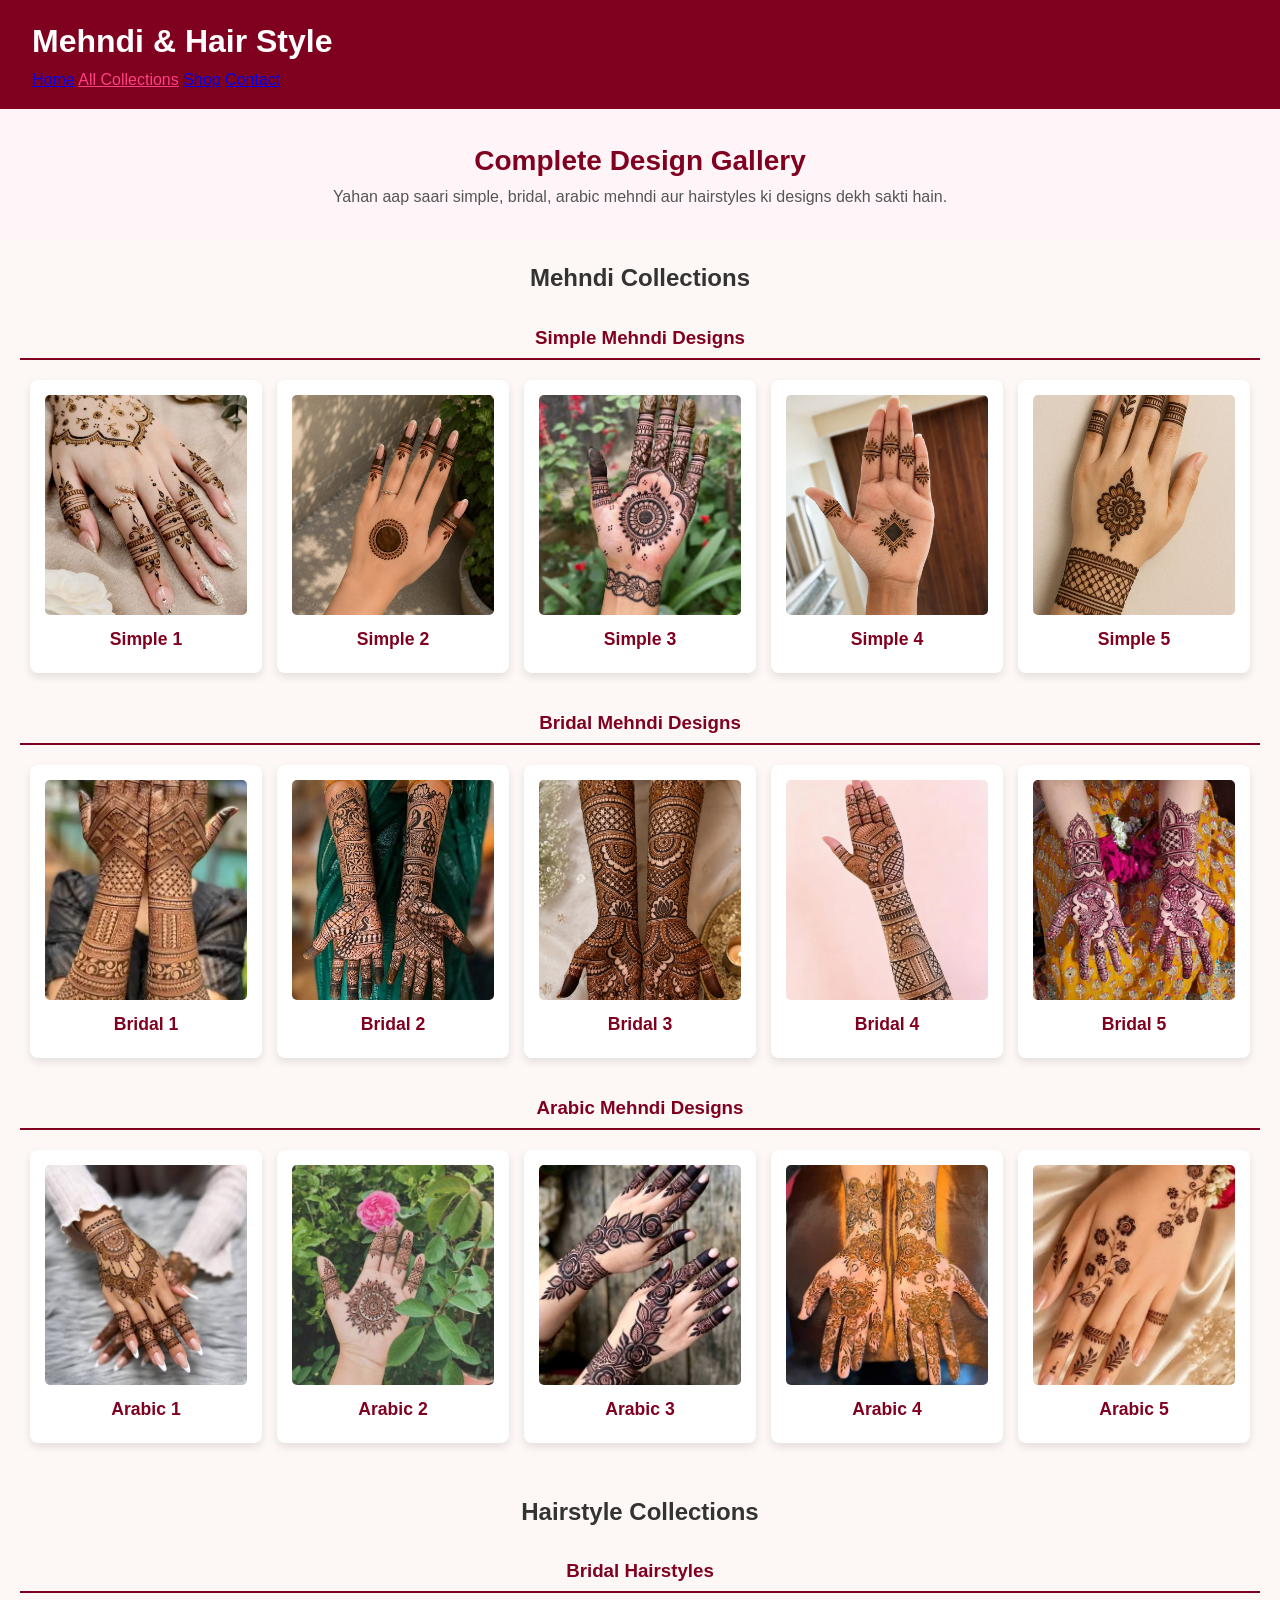
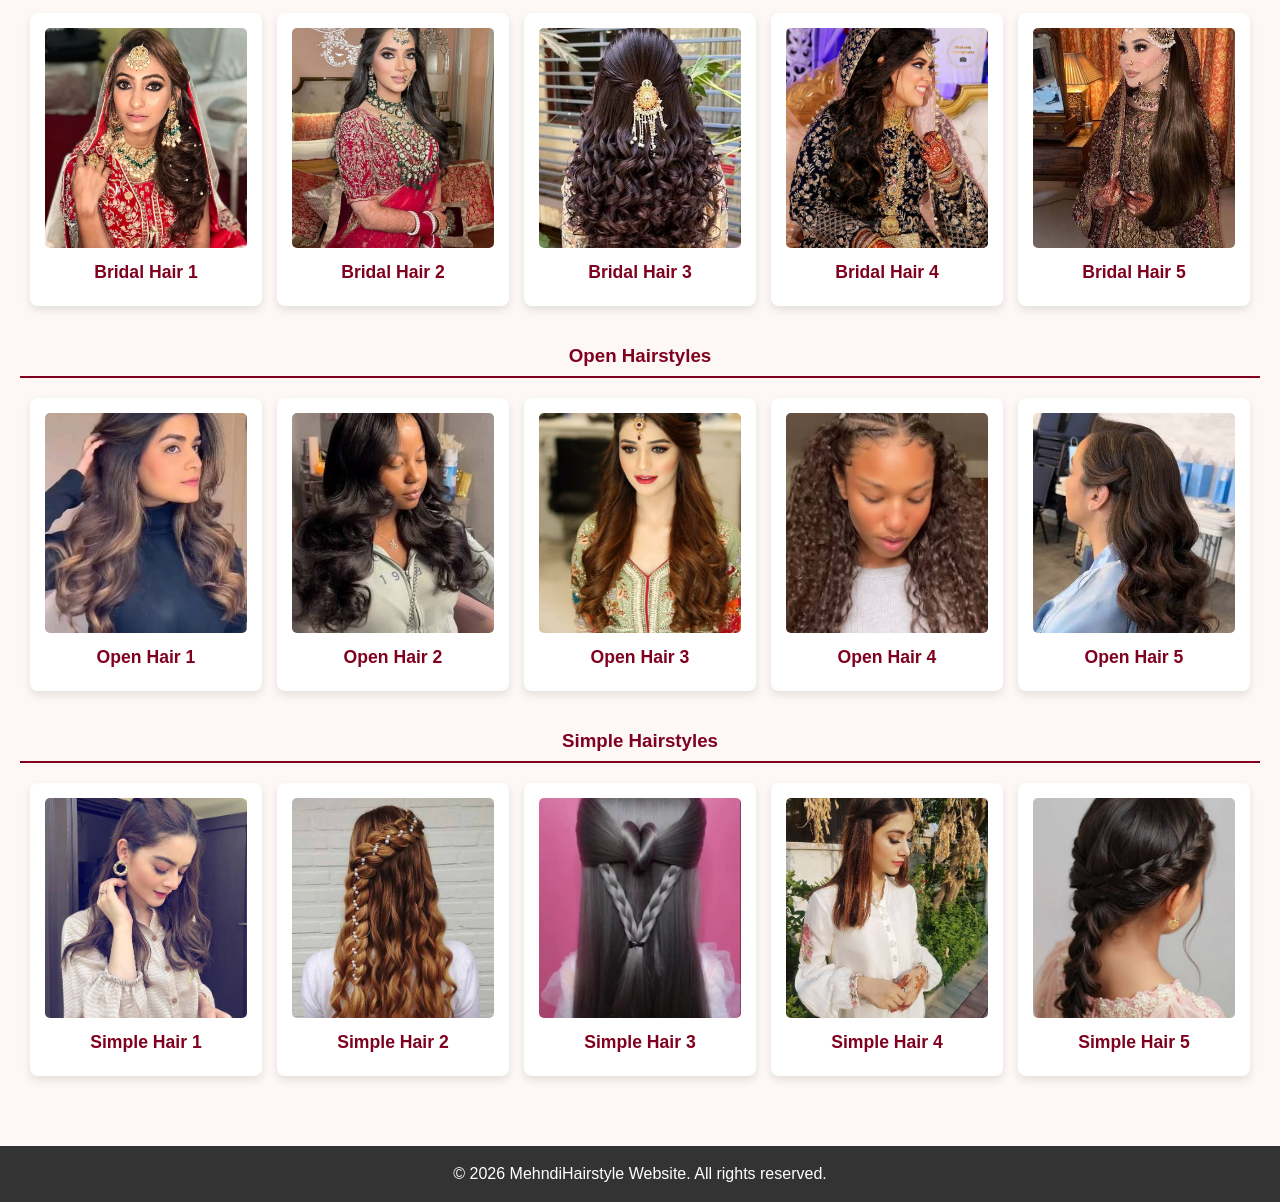
==== gallery.html @ d2bf7973 "Add files via upload" ====
<!DOCTYPE html>
<html lang="ur">
<head>
    <meta charset="UTF-8">
    <meta name="viewport" content="width=device-width, initial-scale=1.0, viewport-fit=cover">
    <title>All Collections - Mehndi & Hairstyle</title>
    <link rel="stylesheet" href="style.css">
</head>
<body>

    <!-- Header / Navigation -->
    <header>
        <div class="nav-container">
            <h1>Mehndi & Hair Style</h1>
            <nav>
                <a href="index.html">Home</a>
                <a href="gallery.html" style="color: #ff4081;">All Collections</a>
                <a href="index.html#shop">Shop</a>
                <a href="index.html#contact">Contact</a>
            </nav>
        </div>
    </header>

    <div style="text-align: center; padding: 30px 20px; background: #fff5f8;">
        <h2 style="color: #800020; font-size: 28px;">Complete Design Gallery</h2>
        <p style="color: #555;">Yahan aap saari simple, bridal, arabic mehndi aur hairstyles ki designs dekh sakti hain.</p>
    </div>

    <!-- ================= MEHNDI SECTION ================= -->
    <section class="gallery-section" style="padding: 20px;">
        <h2 style="text-align: center; color: #333; margin-bottom: 20px;">Mehndi Collections</h2>

        <!-- Simple Mehndi -->
        <h3 style="color: #800020; margin: 25px 0 10px; border-bottom: 2px solid #800020; padding-bottom: 5px;">Simple Mehndi Designs</h3>
        <div class="gallery">
            <div class="card"><img src="mehndiapp/simple/1.jpg" alt="Simple 1"><h3>Simple 1</h3></div>
            <div class="card"><img src="mehndiapp/simple/2.jpg" alt="Simple 2"><h3>Simple 2</h3></div>
            <div class="card"><img src="mehndiapp/simple/3.jpg" alt="Simple 3"><h3>Simple 3</h3></div>
            <div class="card"><img src="mehndiapp/simple/4.jpg" alt="Simple 4"><h3>Simple 4</h3></div>
            <div class="card"><img src="mehndiapp/simple/5.jpg" alt="Simple 5"><h3>Simple 5</h3></div>
        </div>

        <!-- Bridal Mehndi -->
        <h3 style="color: #800020; margin: 25px 0 10px; border-bottom: 2px solid #800020; padding-bottom: 5px;">Bridal Mehndi Designs</h3>
        <div class="gallery">
            <div class="card"><img src="mehndiapp/bridal/bridal 1.jpg" alt="Bridal 1"><h3>Bridal 1</h3></div>
            <div class="card"><img src="mehndiapp/bridal/bridal 2.jpg" alt="Bridal 2"><h3>Bridal 2</h3></div>
            <div class="card"><img src="mehndiapp/bridal/bridal 3.jpg" alt="Bridal 3"><h3>Bridal 3</h3></div>
            <div class="card"><img src="mehndiapp/bridal/bridal 4.jpg" alt="Bridal 4"><h3>Bridal 4</h3></div>
            <div class="card"><img src="mehndiapp/bridal/bridal 5.jpg" alt="Bridal 5"><h3>Bridal 5</h3></div>
        </div>

        <!-- Arabic Mehndi -->
        <h3 style="color: #800020; margin: 25px 0 10px; border-bottom: 2px solid #800020; padding-bottom: 5px;">Arabic Mehndi Designs</h3>
        <div class="gallery">
            <div class="card"><img src="mehndiapp/arabic/1.jpg" alt="Arabic 1"><h3>Arabic 1</h3></div>
            <div class="card"><img src="mehndiapp/arabic/2.jpg" alt="Arabic 2"><h3>Arabic 2</h3></div>
            <div class="card"><img src="mehndiapp/arabic/3.jpg" alt="Arabic 3"><h3>Arabic 3</h3></div>
            <div class="card"><img src="mehndiapp/arabic/4.jpg" alt="Arabic 4"><h3>Arabic 4</h3></div>
            <div class="card"><img src="mehndiapp/arabic/5.jpg" alt="Arabic 5"><h3>Arabic 5</h3></div>
        </div>
    </section>

    <!-- ================= HAIRSTYLE SECTION ================= -->
    <section class="gallery-section" style="padding: 20px;">
        <h2 style="text-align: center; color: #333; margin-bottom: 20px;">Hairstyle Collections</h2>

        <!-- Bridal Hairstyle -->
        <h3 style="color: #800020; margin: 25px 0 10px; border-bottom: 2px solid #800020; padding-bottom: 5px;">Bridal Hairstyles</h3>
        <div class="gallery">
            <div class="card"><img src="hairstyle/bridal/1.jpg" alt="Bridal Hair 1"><h3>Bridal Hair 1</h3></div>
            <div class="card"><img src="hairstyle/bridal/2.jpg" alt="Bridal Hair 2"><h3>Bridal Hair 2</h3></div>
            <div class="card"><img src="hairstyle/bridal/3.jpg" alt="Bridal Hair 3"><h3>Bridal Hair 3</h3></div>
            <div class="card"><img src="hairstyle/bridal/4.jpg" alt="Bridal Hair 4"><h3>Bridal Hair 4</h3></div>
            <div class="card"><img src="hairstyle/bridal/5.jpg" alt="Bridal Hair 5"><h3>Bridal Hair 5</h3></div>
        </div>

        <!-- Open Hairstyle -->
        <h3 style="color: #800020; margin: 25px 0 10px; border-bottom: 2px solid #800020; padding-bottom: 5px;">Open Hairstyles</h3>
        <div class="gallery">
            <div class="card"><img src="hairstyle/open/1.jpg" alt="Open Hair 1"><h3>Open Hair 1</h3></div>
            <div class="card"><img src="hairstyle/open/2.jpg" alt="Open Hair 2"><h3>Open Hair 2</h3></div>
            <div class="card"><img src="hairstyle/open/3.jpg" alt="Open Hair 3"><h3>Open Hair 3</h3></div>
            <div class="card"><img src="hairstyle/open/4.jpg" alt="Open Hair 4"><h3>Open Hair 4</h3></div>
            <div class="card"><img src="hairstyle/open/5.jpg" alt="Open Hair 5"><h3>Open Hair 5</h3></div>
        </div>

        <!-- Simple Hairstyle -->
        <h3 style="color: #800020; margin: 25px 0 10px; border-bottom: 2px solid #800020; padding-bottom: 5px;">Simple Hairstyles</h3>
        <div class="gallery">
            <div class="card"><img src="hairstyle/simple/1.jpg" alt="Simple Hair 1"><h3>Simple Hair 1</h3></div>
            <div class="card"><img src="hairstyle/simple/2.jpg" alt="Simple Hair 2"><h3>Simple Hair 2</h3></div>
            <div class="card"><img src="hairstyle/simple/3.jpg" alt="Simple Hair 3"><h3>Simple Hair 3</h3></div>
            <div class="card"><img src="hairstyle/simple/4.jpg" alt="Simple Hair 4"><h3>Simple Hair 4</h3></div>
            <div class="card"><img src="hairstyle/simple/5.jpg" alt="Simple Hair 5"><h3>Simple Hair 5</h3></div>
        </div>
    </section>

    <!-- Footer -->
    <footer style="margin-top: 40px;">
        <p>&copy; 2026 MehndiHairstyle Website. All rights reserved.</p>
    </footer>

</body>
</html>
---- style.css ----
* {
    margin: 0;
    padding: 0;
    box-sizing: border-box;
    font-family: 'Segoe UI', Tahoma, Geneva, Verdana, sans-serif;
}

body {
    background-color: #fdf8f5;
    color: #333;
    line-height: 1.6;
}

/* Header & Nav */
header {
    background: #800020;
    color: white;
    padding: 1rem 2rem;
    display: flex;
    justify-content: space-between;
    align-items: center;
    position: sticky;
    top: 0;
    z-index: 1000;
}

header .logo {
    font-size: 1.8rem;
    font-weight: bold;
}

header .logo span {
    color: #f3a847;
}

nav ul {
    display: flex;
    list-style: none;
}

nav ul li {
    margin-left: 20px;
}

nav ul li a {
    color: white;
    text-decoration: none;
    font-weight: 500;
}

nav ul li a:hover {
    color: #f3a847;
}

/* Hero Section */
.hero {
    text-align: center;
    padding: 60px 20px;
    background: linear-gradient(rgba(128, 0, 32, 0.8), rgba(0, 0, 0, 0.7)), url('https://via.placeholder.com/1200x400');
    background-size: cover;
    color: white;
}

.hero h1 {
    font-size: 2.5rem;
    margin-bottom: 15px;
}

.btn {
    display: inline-block;
    background: #f3a847;
    color: #333;
    padding: 10px 25px;
    text-decoration: none;
    border-radius: 5px;
    font-weight: bold;
    margin-top: 15px;
    border: none;
    cursor: pointer;
}

.btn:hover {
    background: #e09332;
}

/* Ad Spaces */
.ad-space {
    background: #eee;
    border: 2px dashed #ccc;
    text-align: center;
    padding: 20px;
    margin: 20px auto;
    max-width: 800px;
    color: #666;
}

/* Gallery & Cards */
.gallery-section, .shop-section, .contact-section {
    padding: 40px 20px;
    max-width: 1100px;
    margin: auto;
    text-align: center;
}

.gallery-section h2, .shop-section h2, .contact-section h2 {
    color: #800020;
    margin-bottom: 15px;
}

.gallery {
    display: grid;
    grid-template-columns: repeat(auto-fit, minmax(220px, 1fr));
    gap: 20px;
    margin-bottom: 30px;
}

.card {
    background: white;
    border-radius: 8px;
    overflow: hidden;
    box-shadow: 0 4px 8px rgba(0, 0, 0, 0.1);
    padding: 15px;
}

.card img {
    width: 100%;
    height: 220px;
    object-fit: cover;
    border-radius: 5px;
}

.card h3 {
    margin: 10px 0 5px;
    color: #800020;
    font-size: 1.1rem;
}

.btn-buy {
    display: inline-block;
    background: #27ae60;
    color: white;
    padding: 8px 15px;
    text-decoration: none;
    border-radius: 4px;
    margin-top: 10px;
}

/* Contact Form */
#contactForm {
    display: flex;
    flex-direction: column;
    max-width: 500px;
    margin: auto;
    gap: 15px;
}

#contactForm input, #contactForm select, #contactForm textarea {
    padding: 12px;
    border: 1px solid #ccc;
    border-radius: 5px;
}

/* Footer */
footer {
    background: #333;
    color: white;
    text-align: center;
    padding: 15px;
    margin-top: 30px;
}/* Responsive Image & Card Styling */
img {
    max-width: 100%;
    height: auto;
    display: block;
}

.gallery {
    display: grid;
    grid-template-columns: repeat(auto-fit, minmax(250px, 1fr));
    gap: 15px;
    padding: 10px;
    width: 100%;
    box-sizing: border-box;
}

.card {
    width: 100%;
    box-sizing: border-box;
    overflow: hidden;
}

/* Mobile Media Query */
@media (max-width: 768px) {
    body {
        padding: 0 10px;
    }
    
    .gallery {
        grid-template-columns: repeat(auto-fit, minmax(140px, 1fr));
        gap: 10px;
    }

    .hero h1 {
        font-size: 24px;
    }

    .hero p {
        font-size: 14px;
    }
}/* iPhone Notch & Foldable Screen Fix */
body {
    padding-left: env(safe-area-inset-left);
    padding-right: env(safe-area-inset-right);
    min-height: 100vh;
    min-height: -webkit-fill-available;
}

html {
    height: -webkit-fill-available;
    -webkit-text-size-adjust: 100%;
}

/* Container overflow reset */
body, header, section, footer, .gallery-section {
    width: 100%;
    margin-left: 0;
    margin-right: 0;
    box-sizing: border-box;
}/* --- Ultimate Fix for Left-Right Overflow --- */
html, body {
    width: 100% !important;
    overflow-x: hidden !important;
    position: relative !important;
    margin: 0 !important;
    padding: 0 !important;
}

/* Sab containers ko screen ke andar rakhne ke liye */
div, section, header, footer, img {
    max-width: 100% !important;
    box-sizing: border-box !important;
}

/* Gallery grid ko screen se bahar jaane se rokne ke liye */
.gallery {
    display: grid !important;
    grid-template-columns: repeat(auto-fit, minmax(140px, 1fr)) !important;
    width: 100% !important;
    margin: 0 auto !important;
    padding: 10px !important;
}
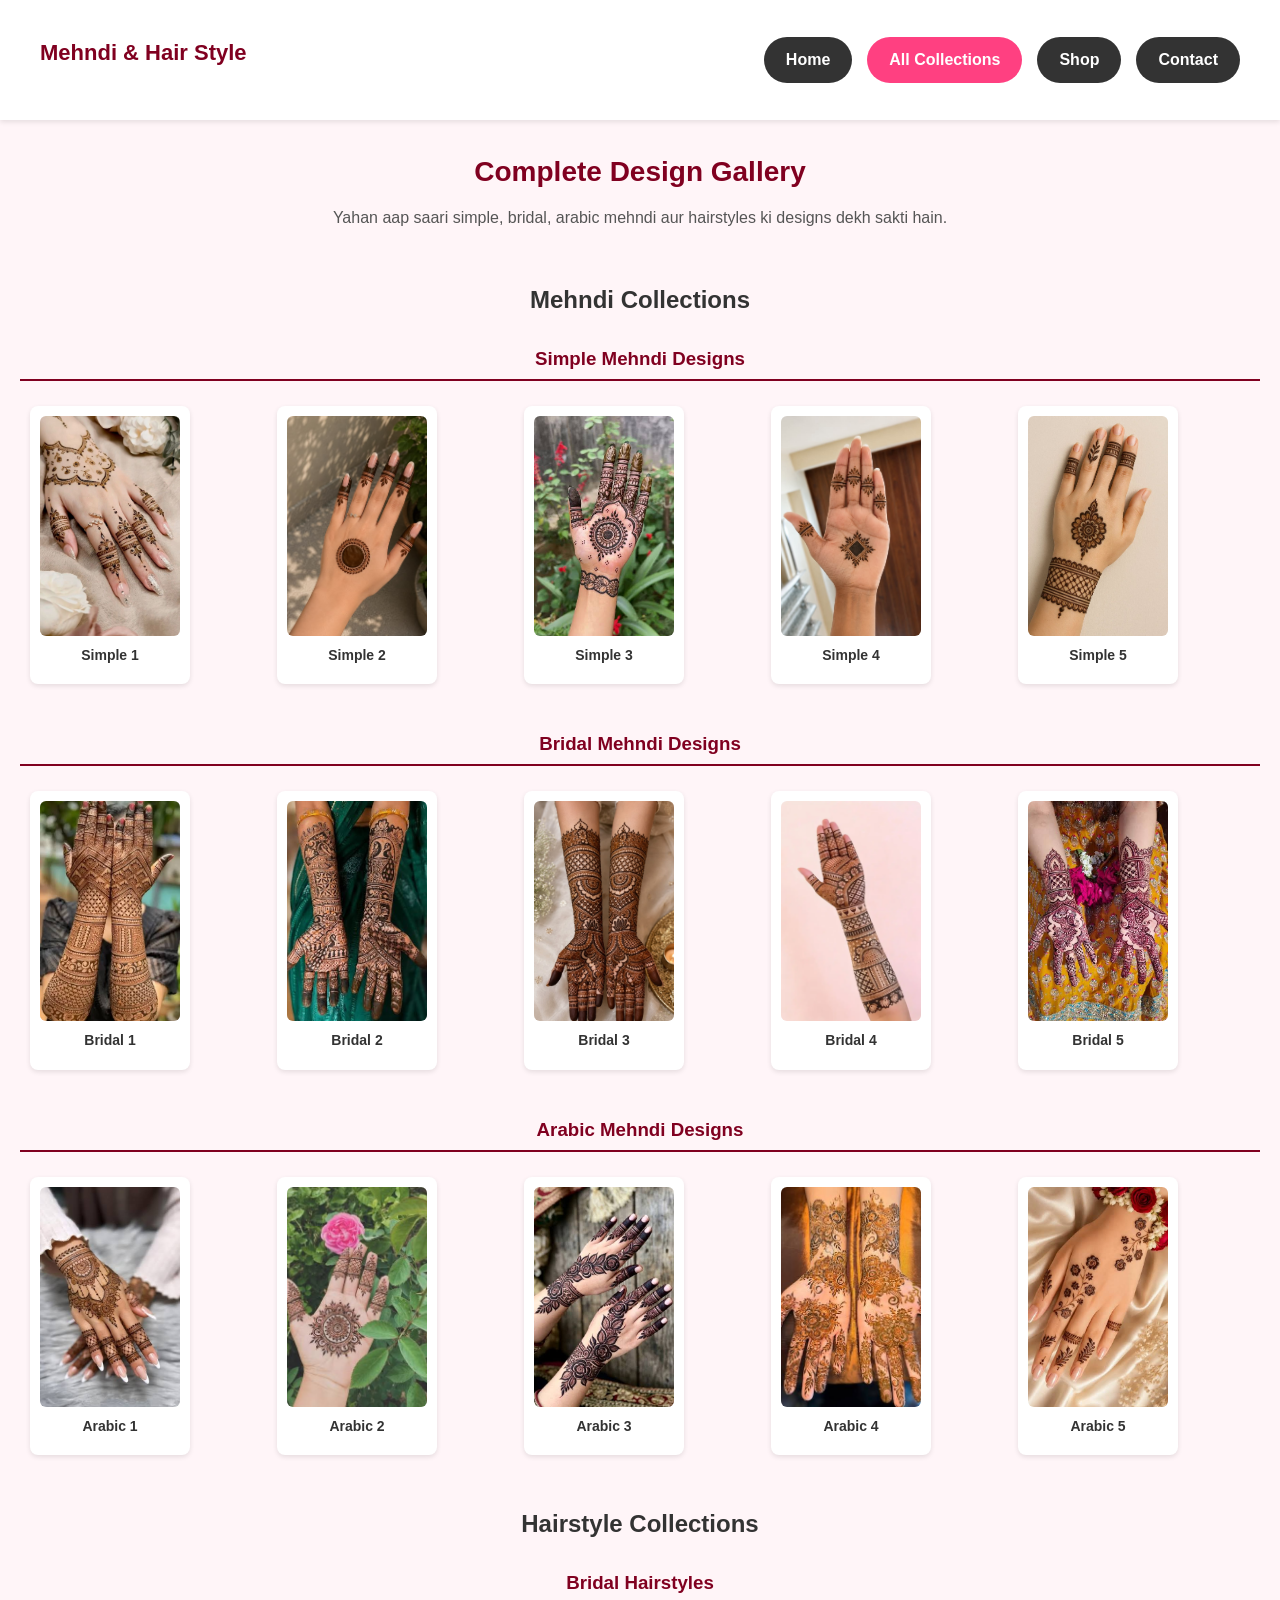
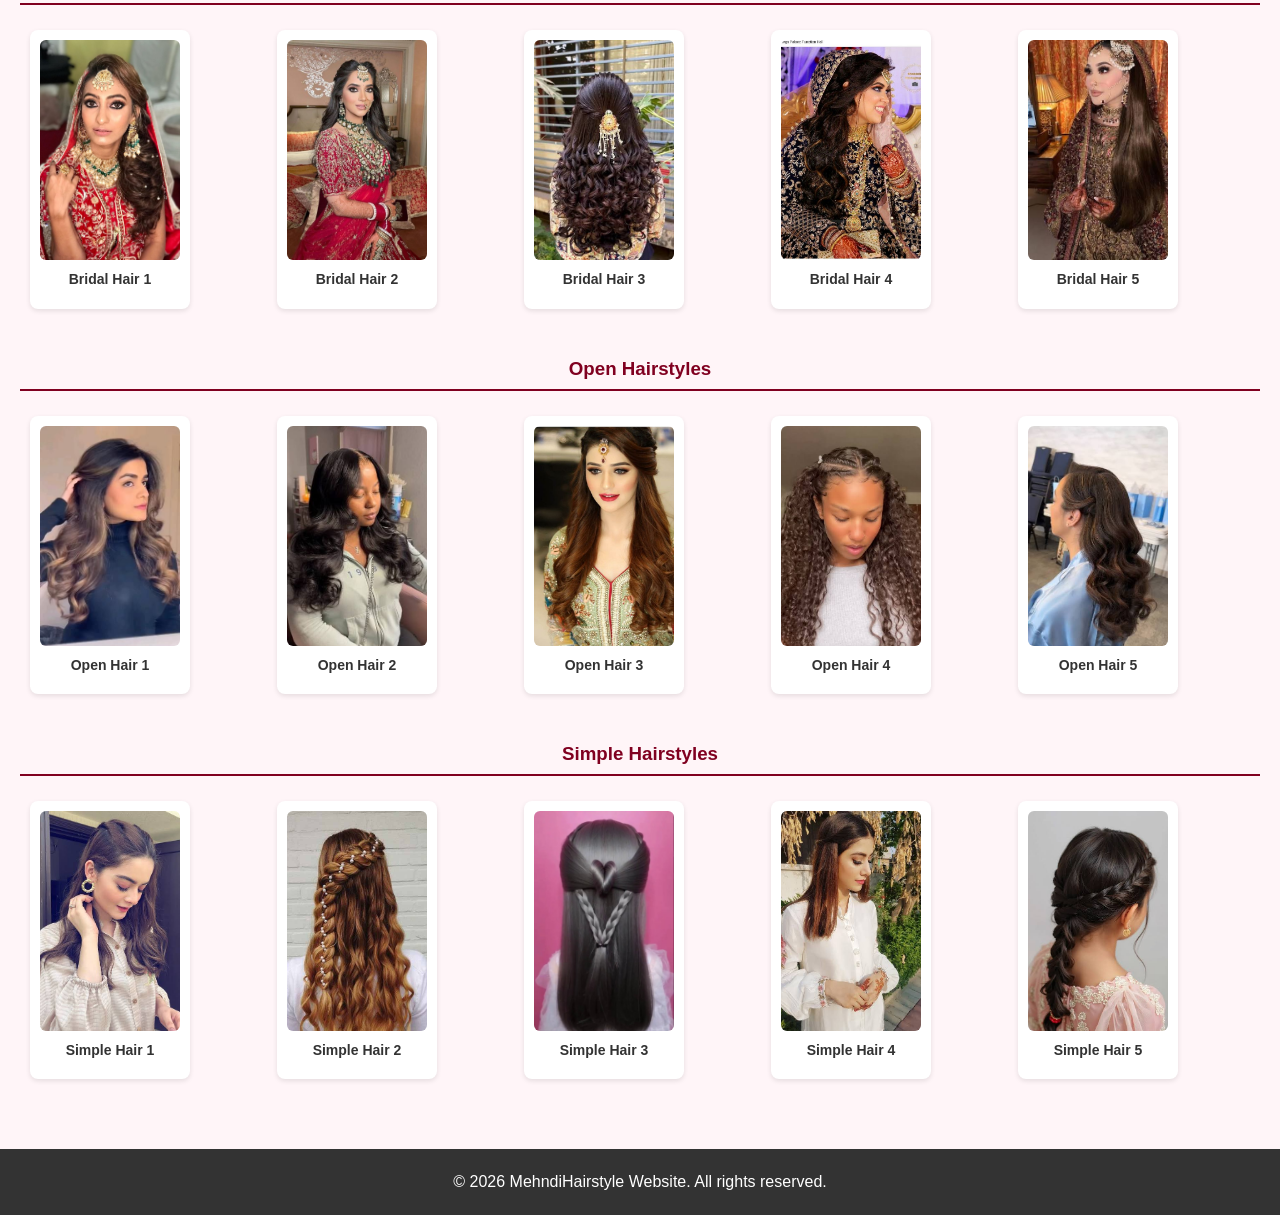
==== commit 5afaeded: "Add files via upload" ====
--- a/gallery.html
+++ b/gallery.html
@@ -6,98 +6,98 @@
     <title>All Collections - Mehndi & Hairstyle</title>
     <link rel="stylesheet" href="style.css">
 </head>
-<body>
+<body style="font-family: Arial, sans-serif; margin: 0; padding: 0; background-color: #fff5f8;">
 
     <!-- Header / Navigation -->
-    <header>
-        <div class="nav-container">
-            <h1>Mehndi & Hair Style</h1>
-            <nav>
-                <a href="index.html">Home</a>
-                <a href="gallery.html" style="color: #ff4081;">All Collections</a>
-                <a href="index.html#shop">Shop</a>
-                <a href="index.html#contact">Contact</a>
+    <header style="background-color: #ffffff; padding: 20px; box-shadow: 0 2px 5px rgba(0,0,0,0.1);">
+        <div class="nav-container" style="text-align: center;">
+            <h1 style="color: #800020; margin: 0 0 15px 0;">Mehndi & Hair Style</h1>
+            <nav style="display: flex; justify-content: center; gap: 15px; flex-wrap: wrap;">
+                <a href="index.html" style="background-color: #333; color: white; padding: 10px 22px; text-decoration: none; border-radius: 25px; font-weight: bold; display: inline-block;">Home</a>
+                <a href="gallery.html" style="background-color: #ff4081; color: white; padding: 10px 22px; text-decoration: none; border-radius: 25px; font-weight: bold; display: inline-block;">All Collections</a>
+                <a href="index.html#shop" style="background-color: #333; color: white; padding: 10px 22px; text-decoration: none; border-radius: 25px; font-weight: bold; display: inline-block;">Shop</a>
+                <a href="index.html#contact" style="background-color: #333; color: white; padding: 10px 22px; text-decoration: none; border-radius: 25px; font-weight: bold; display: inline-block;">Contact</a>
             </nav>
         </div>
     </header>
 
     <div style="text-align: center; padding: 30px 20px; background: #fff5f8;">
-        <h2 style="color: #800020; font-size: 28px;">Complete Design Gallery</h2>
-        <p style="color: #555;">Yahan aap saari simple, bridal, arabic mehndi aur hairstyles ki designs dekh sakti hain.</p>
+        <h2 style="color: #800020; font-size: 28px; margin-bottom: 10px;">Complete Design Gallery</h2>
+        <p style="color: #555; font-size: 16px;">Yahan aap saari simple, bridal, arabic mehndi aur hairstyles ki designs dekh sakti hain.</p>
     </div>
 
     <!-- ================= MEHNDI SECTION ================= -->
-    <section class="gallery-section" style="padding: 20px;">
+    <section class="gallery-section" style="padding: 20px; max-width: 1000px; margin: 0 auto;">
         <h2 style="text-align: center; color: #333; margin-bottom: 20px;">Mehndi Collections</h2>
 
         <!-- Simple Mehndi -->
-        <h3 style="color: #800020; margin: 25px 0 10px; border-bottom: 2px solid #800020; padding-bottom: 5px;">Simple Mehndi Designs</h3>
-        <div class="gallery">
-            <div class="card"><img src="mehndiapp/simple/1.jpg" alt="Simple 1"><h3>Simple 1</h3></div>
-            <div class="card"><img src="mehndiapp/simple/2.jpg" alt="Simple 2"><h3>Simple 2</h3></div>
-            <div class="card"><img src="mehndiapp/simple/3.jpg" alt="Simple 3"><h3>Simple 3</h3></div>
-            <div class="card"><img src="mehndiapp/simple/4.jpg" alt="Simple 4"><h3>Simple 4</h3></div>
-            <div class="card"><img src="mehndiapp/simple/5.jpg" alt="Simple 5"><h3>Simple 5</h3></div>
+        <h3 style="color: #800020; margin: 25px 0 15px; border-bottom: 2px solid #800020; padding-bottom: 5px;">Simple Mehndi Designs</h3>
+        <div class="gallery" style="display: flex; justify-content: center; gap: 15px; flex-wrap: wrap;">
+            <div class="card" style="background: white; padding: 10px; border-radius: 8px; width: 160px; box-shadow: 0 2px 5px rgba(0,0,0,0.1); text-align: center;"><img src="mehndiapp/simple/1.jpg" alt="Simple 1" style="width: 100%; border-radius: 6px;"><h3 style="font-size: 14px; margin: 8px 0; color: #333;">Simple 1</h3></div>
+            <div class="card" style="background: white; padding: 10px; border-radius: 8px; width: 160px; box-shadow: 0 2px 5px rgba(0,0,0,0.1); text-align: center;"><img src="mehndiapp/simple/2.jpg" alt="Simple 2" style="width: 100%; border-radius: 6px;"><h3 style="font-size: 14px; margin: 8px 0; color: #333;">Simple 2</h3></div>
+            <div class="card" style="background: white; padding: 10px; border-radius: 8px; width: 160px; box-shadow: 0 2px 5px rgba(0,0,0,0.1); text-align: center;"><img src="mehndiapp/simple/3.jpg" alt="Simple 3" style="width: 100%; border-radius: 6px;"><h3 style="font-size: 14px; margin: 8px 0; color: #333;">Simple 3</h3></div>
+            <div class="card" style="background: white; padding: 10px; border-radius: 8px; width: 160px; box-shadow: 0 2px 5px rgba(0,0,0,0.1); text-align: center;"><img src="mehndiapp/simple/4.jpg" alt="Simple 4" style="width: 100%; border-radius: 6px;"><h3 style="font-size: 14px; margin: 8px 0; color: #333;">Simple 4</h3></div>
+            <div class="card" style="background: white; padding: 10px; border-radius: 8px; width: 160px; box-shadow: 0 2px 5px rgba(0,0,0,0.1); text-align: center;"><img src="mehndiapp/simple/5.jpg" alt="Simple 5" style="width: 100%; border-radius: 6px;"><h3 style="font-size: 14px; margin: 8px 0; color: #333;">Simple 5</h3></div>
         </div>
 
         <!-- Bridal Mehndi -->
-        <h3 style="color: #800020; margin: 25px 0 10px; border-bottom: 2px solid #800020; padding-bottom: 5px;">Bridal Mehndi Designs</h3>
-        <div class="gallery">
-            <div class="card"><img src="mehndiapp/bridal/bridal 1.jpg" alt="Bridal 1"><h3>Bridal 1</h3></div>
-            <div class="card"><img src="mehndiapp/bridal/bridal 2.jpg" alt="Bridal 2"><h3>Bridal 2</h3></div>
-            <div class="card"><img src="mehndiapp/bridal/bridal 3.jpg" alt="Bridal 3"><h3>Bridal 3</h3></div>
-            <div class="card"><img src="mehndiapp/bridal/bridal 4.jpg" alt="Bridal 4"><h3>Bridal 4</h3></div>
-            <div class="card"><img src="mehndiapp/bridal/bridal 5.jpg" alt="Bridal 5"><h3>Bridal 5</h3></div>
+        <h3 style="color: #800020; margin: 35px 0 15px; border-bottom: 2px solid #800020; padding-bottom: 5px;">Bridal Mehndi Designs</h3>
+        <div class="gallery" style="display: flex; justify-content: center; gap: 15px; flex-wrap: wrap;">
+            <div class="card" style="background: white; padding: 10px; border-radius: 8px; width: 160px; box-shadow: 0 2px 5px rgba(0,0,0,0.1); text-align: center;"><img src="mehndiapp/bridal/bridal 1.jpg" alt="Bridal 1" style="width: 100%; border-radius: 6px;"><h3 style="font-size: 14px; margin: 8px 0; color: #333;">Bridal 1</h3></div>
+            <div class="card" style="background: white; padding: 10px; border-radius: 8px; width: 160px; box-shadow: 0 2px 5px rgba(0,0,0,0.1); text-align: center;"><img src="mehndiapp/bridal/bridal 2.jpg" alt="Bridal 2" style="width: 100%; border-radius: 6px;"><h3 style="font-size: 14px; margin: 8px 0; color: #333;">Bridal 2</h3></div>
+            <div class="card" style="background: white; padding: 10px; border-radius: 8px; width: 160px; box-shadow: 0 2px 5px rgba(0,0,0,0.1); text-align: center;"><img src="mehndiapp/bridal/bridal 3.jpg" alt="Bridal 3" style="width: 100%; border-radius: 6px;"><h3 style="font-size: 14px; margin: 8px 0; color: #333;">Bridal 3</h3></div>
+            <div class="card" style="background: white; padding: 10px; border-radius: 8px; width: 160px; box-shadow: 0 2px 5px rgba(0,0,0,0.1); text-align: center;"><img src="mehndiapp/bridal/bridal 4.jpg" alt="Bridal 4" style="width: 100%; border-radius: 6px;"><h3 style="font-size: 14px; margin: 8px 0; color: #333;">Bridal 4</h3></div>
+            <div class="card" style="background: white; padding: 10px; border-radius: 8px; width: 160px; box-shadow: 0 2px 5px rgba(0,0,0,0.1); text-align: center;"><img src="mehndiapp/bridal/bridal 5.jpg" alt="Bridal 5" style="width: 100%; border-radius: 6px;"><h3 style="font-size: 14px; margin: 8px 0; color: #333;">Bridal 5</h3></div>
         </div>
 
         <!-- Arabic Mehndi -->
-        <h3 style="color: #800020; margin: 25px 0 10px; border-bottom: 2px solid #800020; padding-bottom: 5px;">Arabic Mehndi Designs</h3>
-        <div class="gallery">
-            <div class="card"><img src="mehndiapp/arabic/1.jpg" alt="Arabic 1"><h3>Arabic 1</h3></div>
-            <div class="card"><img src="mehndiapp/arabic/2.jpg" alt="Arabic 2"><h3>Arabic 2</h3></div>
-            <div class="card"><img src="mehndiapp/arabic/3.jpg" alt="Arabic 3"><h3>Arabic 3</h3></div>
-            <div class="card"><img src="mehndiapp/arabic/4.jpg" alt="Arabic 4"><h3>Arabic 4</h3></div>
-            <div class="card"><img src="mehndiapp/arabic/5.jpg" alt="Arabic 5"><h3>Arabic 5</h3></div>
+        <h3 style="color: #800020; margin: 35px 0 15px; border-bottom: 2px solid #800020; padding-bottom: 5px;">Arabic Mehndi Designs</h3>
+        <div class="gallery" style="display: flex; justify-content: center; gap: 15px; flex-wrap: wrap;">
+            <div class="card" style="background: white; padding: 10px; border-radius: 8px; width: 160px; box-shadow: 0 2px 5px rgba(0,0,0,0.1); text-align: center;"><img src="mehndiapp/arabic/1.jpg" alt="Arabic 1" style="width: 100%; border-radius: 6px;"><h3 style="font-size: 14px; margin: 8px 0; color: #333;">Arabic 1</h3></div>
+            <div class="card" style="background: white; padding: 10px; border-radius: 8px; width: 160px; box-shadow: 0 2px 5px rgba(0,0,0,0.1); text-align: center;"><img src="mehndiapp/arabic/2.jpg" alt="Arabic 2" style="width: 100%; border-radius: 6px;"><h3 style="font-size: 14px; margin: 8px 0; color: #333;">Arabic 2</h3></div>
+            <div class="card" style="background: white; padding: 10px; border-radius: 8px; width: 160px; box-shadow: 0 2px 5px rgba(0,0,0,0.1); text-align: center;"><img src="mehndiapp/arabic/3.jpg" alt="Arabic 3" style="width: 100%; border-radius: 6px;"><h3 style="font-size: 14px; margin: 8px 0; color: #333;">Arabic 3</h3></div>
+            <div class="card" style="background: white; padding: 10px; border-radius: 8px; width: 160px; box-shadow: 0 2px 5px rgba(0,0,0,0.1); text-align: center;"><img src="mehndiapp/arabic/4.jpg" alt="Arabic 4" style="width: 100%; border-radius: 6px;"><h3 style="font-size: 14px; margin: 8px 0; color: #333;">Arabic 4</h3></div>
+            <div class="card" style="background: white; padding: 10px; border-radius: 8px; width: 160px; box-shadow: 0 2px 5px rgba(0,0,0,0.1); text-align: center;"><img src="mehndiapp/arabic/5.jpg" alt="Arabic 5" style="width: 100%; border-radius: 6px;"><h3 style="font-size: 14px; margin: 8px 0; color: #333;">Arabic 5</h3></div>
         </div>
     </section>
 
     <!-- ================= HAIRSTYLE SECTION ================= -->
-    <section class="gallery-section" style="padding: 20px;">
+    <section class="gallery-section" style="padding: 20px; max-width: 1000px; margin: 0 auto;">
         <h2 style="text-align: center; color: #333; margin-bottom: 20px;">Hairstyle Collections</h2>
 
         <!-- Bridal Hairstyle -->
-        <h3 style="color: #800020; margin: 25px 0 10px; border-bottom: 2px solid #800020; padding-bottom: 5px;">Bridal Hairstyles</h3>
-        <div class="gallery">
-            <div class="card"><img src="hairstyle/bridal/1.jpg" alt="Bridal Hair 1"><h3>Bridal Hair 1</h3></div>
-            <div class="card"><img src="hairstyle/bridal/2.jpg" alt="Bridal Hair 2"><h3>Bridal Hair 2</h3></div>
-            <div class="card"><img src="hairstyle/bridal/3.jpg" alt="Bridal Hair 3"><h3>Bridal Hair 3</h3></div>
-            <div class="card"><img src="hairstyle/bridal/4.jpg" alt="Bridal Hair 4"><h3>Bridal Hair 4</h3></div>
-            <div class="card"><img src="hairstyle/bridal/5.jpg" alt="Bridal Hair 5"><h3>Bridal Hair 5</h3></div>
+        <h3 style="color: #800020; margin: 25px 0 15px; border-bottom: 2px solid #800020; padding-bottom: 5px;">Bridal Hairstyles</h3>
+        <div class="gallery" style="display: flex; justify-content: center; gap: 15px; flex-wrap: wrap;">
+            <div class="card" style="background: white; padding: 10px; border-radius: 8px; width: 160px; box-shadow: 0 2px 5px rgba(0,0,0,0.1); text-align: center;"><img src="hairstyle/bridal/1.jpg" alt="Bridal Hair 1" style="width: 100%; border-radius: 6px;"><h3 style="font-size: 14px; margin: 8px 0; color: #333;">Bridal Hair 1</h3></div>
+            <div class="card" style="background: white; padding: 10px; border-radius: 8px; width: 160px; box-shadow: 0 2px 5px rgba(0,0,0,0.1); text-align: center;"><img src="hairstyle/bridal/2.jpg" alt="Bridal Hair 2" style="width: 100%; border-radius: 6px;"><h3 style="font-size: 14px; margin: 8px 0; color: #333;">Bridal Hair 2</h3></div>
+            <div class="card" style="background: white; padding: 10px; border-radius: 8px; width: 160px; box-shadow: 0 2px 5px rgba(0,0,0,0.1); text-align: center;"><img src="hairstyle/bridal/3.jpg" alt="Bridal Hair 3" style="width: 100%; border-radius: 6px;"><h3 style="font-size: 14px; margin: 8px 0; color: #333;">Bridal Hair 3</h3></div>
+            <div class="card" style="background: white; padding: 10px; border-radius: 8px; width: 160px; box-shadow: 0 2px 5px rgba(0,0,0,0.1); text-align: center;"><img src="hairstyle/bridal/4.jpg" alt="Bridal Hair 4" style="width: 100%; border-radius: 6px;"><h3 style="font-size: 14px; margin: 8px 0; color: #333;">Bridal Hair 4</h3></div>
+            <div class="card" style="background: white; padding: 10px; border-radius: 8px; width: 160px; box-shadow: 0 2px 5px rgba(0,0,0,0.1); text-align: center;"><img src="hairstyle/bridal/5.jpg" alt="Bridal Hair 5" style="width: 100%; border-radius: 6px;"><h3 style="font-size: 14px; margin: 8px 0; color: #333;">Bridal Hair 5</h3></div>
         </div>
 
         <!-- Open Hairstyle -->
-        <h3 style="color: #800020; margin: 25px 0 10px; border-bottom: 2px solid #800020; padding-bottom: 5px;">Open Hairstyles</h3>
-        <div class="gallery">
-            <div class="card"><img src="hairstyle/open/1.jpg" alt="Open Hair 1"><h3>Open Hair 1</h3></div>
-            <div class="card"><img src="hairstyle/open/2.jpg" alt="Open Hair 2"><h3>Open Hair 2</h3></div>
-            <div class="card"><img src="hairstyle/open/3.jpg" alt="Open Hair 3"><h3>Open Hair 3</h3></div>
-            <div class="card"><img src="hairstyle/open/4.jpg" alt="Open Hair 4"><h3>Open Hair 4</h3></div>
-            <div class="card"><img src="hairstyle/open/5.jpg" alt="Open Hair 5"><h3>Open Hair 5</h3></div>
+        <h3 style="color: #800020; margin: 35px 0 15px; border-bottom: 2px solid #800020; padding-bottom: 5px;">Open Hairstyles</h3>
+        <div class="gallery" style="display: flex; justify-content: center; gap: 15px; flex-wrap: wrap;">
+            <div class="card" style="background: white; padding: 10px; border-radius: 8px; width: 160px; box-shadow: 0 2px 5px rgba(0,0,0,0.1); text-align: center;"><img src="hairstyle/open/1.jpg" alt="Open Hair 1" style="width: 100%; border-radius: 6px;"><h3 style="font-size: 14px; margin: 8px 0; color: #333;">Open Hair 1</h3></div>
+            <div class="card" style="background: white; padding: 10px; border-radius: 8px; width: 160px; box-shadow: 0 2px 5px rgba(0,0,0,0.1); text-align: center;"><img src="hairstyle/open/2.jpg" alt="Open Hair 2" style="width: 100%; border-radius: 6px;"><h3 style="font-size: 14px; margin: 8px 0; color: #333;">Open Hair 2</h3></div>
+            <div class="card" style="background: white; padding: 10px; border-radius: 8px; width: 160px; box-shadow: 0 2px 5px rgba(0,0,0,0.1); text-align: center;"><img src="hairstyle/open/3.jpg" alt="Open Hair 3" style="width: 100%; border-radius: 6px;"><h3 style="font-size: 14px; margin: 8px 0; color: #333;">Open Hair 3</h3></div>
+            <div class="card" style="background: white; padding: 10px; border-radius: 8px; width: 160px; box-shadow: 0 2px 5px rgba(0,0,0,0.1); text-align: center;"><img src="hairstyle/open/4.jpg" alt="Open Hair 4" style="width: 100%; border-radius: 6px;"><h3 style="font-size: 14px; margin: 8px 0; color: #333;">Open Hair 4</h3></div>
+            <div class="card" style="background: white; padding: 10px; border-radius: 8px; width: 160px; box-shadow: 0 2px 5px rgba(0,0,0,0.1); text-align: center;"><img src="hairstyle/open/5.jpg" alt="Open Hair 5" style="width: 100%; border-radius: 6px;"><h3 style="font-size: 14px; margin: 8px 0; color: #333;">Open Hair 5</h3></div>
         </div>
 
         <!-- Simple Hairstyle -->
-        <h3 style="color: #800020; margin: 25px 0 10px; border-bottom: 2px solid #800020; padding-bottom: 5px;">Simple Hairstyles</h3>
-        <div class="gallery">
-            <div class="card"><img src="hairstyle/simple/1.jpg" alt="Simple Hair 1"><h3>Simple Hair 1</h3></div>
-            <div class="card"><img src="hairstyle/simple/2.jpg" alt="Simple Hair 2"><h3>Simple Hair 2</h3></div>
-            <div class="card"><img src="hairstyle/simple/3.jpg" alt="Simple Hair 3"><h3>Simple Hair 3</h3></div>
-            <div class="card"><img src="hairstyle/simple/4.jpg" alt="Simple Hair 4"><h3>Simple Hair 4</h3></div>
-            <div class="card"><img src="hairstyle/simple/5.jpg" alt="Simple Hair 5"><h3>Simple Hair 5</h3></div>
+        <h3 style="color: #800020; margin: 35px 0 15px; border-bottom: 2px solid #800020; padding-bottom: 5px;">Simple Hairstyles</h3>
+        <div class="gallery" style="display: flex; justify-content: center; gap: 15px; flex-wrap: wrap;">
+            <div class="card" style="background: white; padding: 10px; border-radius: 8px; width: 160px; box-shadow: 0 2px 5px rgba(0,0,0,0.1); text-align: center;"><img src="hairstyle/simple/1.jpg" alt="Simple Hair 1" style="width: 100%; border-radius: 6px;"><h3 style="font-size: 14px; margin: 8px 0; color: #333;">Simple Hair 1</h3></div>
+            <div class="card" style="background: white; padding: 10px; border-radius: 8px; width: 160px; box-shadow: 0 2px 5px rgba(0,0,0,0.1); text-align: center;"><img src="hairstyle/simple/2.jpg" alt="Simple Hair 2" style="width: 100%; border-radius: 6px;"><h3 style="font-size: 14px; margin: 8px 0; color: #333;">Simple Hair 2</h3></div>
+            <div class="card" style="background: white; padding: 10px; border-radius: 8px; width: 160px; box-shadow: 0 2px 5px rgba(0,0,0,0.1); text-align: center;"><img src="hairstyle/simple/3.jpg" alt="Simple Hair 3" style="width: 100%; border-radius: 6px;"><h3 style="font-size: 14px; margin: 8px 0; color: #333;">Simple Hair 3</h3></div>
+            <div class="card" style="background: white; padding: 10px; border-radius: 8px; width: 160px; box-shadow: 0 2px 5px rgba(0,0,0,0.1); text-align: center;"><img src="hairstyle/simple/4.jpg" alt="Simple Hair 4" style="width: 100%; border-radius: 6px;"><h3 style="font-size: 14px; margin: 8px 0; color: #333;">Simple Hair 4</h3></div>
+            <div class="card" style="background: white; padding: 10px; border-radius: 8px; width: 160px; box-shadow: 0 2px 5px rgba(0,0,0,0.1); text-align: center;"><img src="hairstyle/simple/5.jpg" alt="Simple Hair 5" style="width: 100%; border-radius: 6px;"><h3 style="font-size: 14px; margin: 8px 0; color: #333;">Simple Hair 5</h3></div>
         </div>
     </section>
 
     <!-- Footer -->
-    <footer style="margin-top: 40px;">
+    <footer style="text-align: center; padding: 20px; background-color: #333; color: white; margin-top: 40px;">
         <p>&copy; 2026 MehndiHairstyle Website. All rights reserved.</p>
     </footer>
 
--- a/style.css
+++ b/style.css
@@ -12,27 +12,67 @@
 }
 
 /* Header & Nav */
+/* Header Main Style */
 header {
-    background: #800020;
-    color: white;
-    padding: 1rem 2rem;
-    display: flex;
-    justify-content: space-between;
-    align-items: center;
+    background-color: #ffffff;
+    box-shadow: 0 2px 5px rgba(0,0,0,0.1);
     position: sticky;
     top: 0;
     z-index: 1000;
 }
 
-header .logo {
-    font-size: 1.8rem;
-    font-weight: bold;
-}
-
-header .logo span {
-    color: #f3a847;
-}
-
+.nav-container {
+    max-width: 1200px;
+    margin: 0 auto;
+    padding: 15px 20px;
+    display: flex;
+    justify-content: space-between;
+    align-items: center;
+    flex-wrap: wrap;
+}
+
+/* Logo / Title */
+header h1 {
+    font-size: 22px;
+    color: #333;
+    margin: 0;
+}
+
+/* Navigation Links */
+nav {
+    display: flex;
+    gap: 20px;
+}
+
+nav a {
+    text-decoration: none;
+    color: #555;
+    font-weight: 600;
+    font-size: 16px;
+    transition: color 0.3s ease;
+}
+
+nav a:hover {
+    color: #ff4081;
+}
+
+/* Mobile Responsive Code */
+@media (max-width: 768px) {
+    .nav-container {
+        flex-direction: column;
+        align-items: center;
+        text-align: center;
+        gap: 10px;
+    }
+
+    nav {
+        flex-direction: column;
+        gap: 10px;
+        width: 100%;
+        padding-top: 10px;
+        border-top: 1px solid #eee;
+    }
+}
 nav ul {
     display: flex;
     list-style: none;
